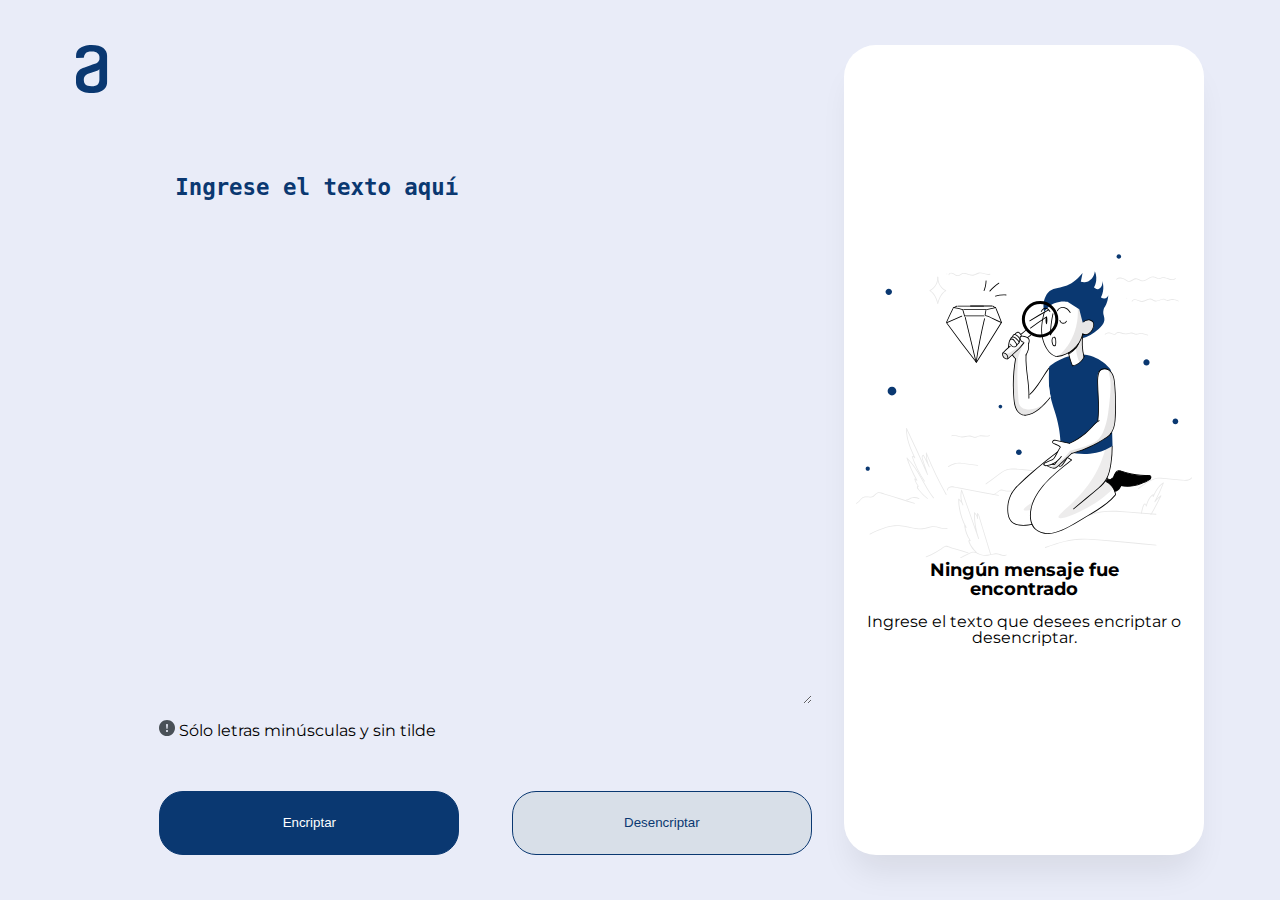
==== index.html @ 206e4d9e "estética de app desktop terminada" ====
<!DOCTYPE html>
<html>
    <head>
        <meta charset="UTF-8">
        <meta name="viewport" content="width=device-width">
        <title>Encriptador</title>
        <link rel="stylesheet" href="reset.css">
        <link rel="stylesheet" href="style.css">
        <link rel="preconnect" href="https://fonts.googleapis.com">
        <link rel="preconnect" href="https://fonts.gstatic.com" crossorigin>
        <link href="https://fonts.googleapis.com/css2?family=Montserrat&display=swap" rel="stylesheet">
    </head>

    <body>
        <section>
            <div class="input">
                
                <div class="logo">
                    <img src="imagenes/Logo.svg" alt="logo">
                </div>
        
                <div>
                    <textarea cols="70" rows="10" id="mensaje" class="input-texto"  required placeholder="Ingrese el texto aquí"></textarea>
                    <label for="mensaje"><img class="exclamacion" src="imagenes/Exclamacion.svg" alt="!"> Sólo letras minúsculas y sin tilde</label>
        
                    <fieldset>
                        <input type="submit" value="Encriptar" class="encriptar">
                        <input type="submit" value="Desencriptar" class="desencriptar">
                    </fieldset>
        
        
        
                </div>
            </div>
            
            <div class="output">
                <div>
                    <img src="imagenes/Muñeco.svg" alt="Muñeco">
                    <h1 class="alerta">Ningún mensaje fue encontrado<h1>
                    <p>Ingrese el texto que desees encriptar o desencriptar.</p>
                </div>
                
            </div>
        </section>

            


    </body>
</html>
---- style.css ----
body{
    font-family: 'Montserrat', sans-serif;
    font-size: 62,5%;

}

body section{
    display: flex;
    align-items: center;
    justify-content: center;
    height: 100vh;
    background-color: #E9ECF8;

}

.input{
    display: flex;
    flex-direction: column;
    height: 90%;
    width: 60%;

}

.logo{
    height: 14%;
    margin-left: 2rem;
}


.input div:nth-of-type(2){
    display: flex;
    flex-direction: column;
    margin-left: 15%;
    height: 86%;
    justify-content: end;
}

.input-texto{
    height: 80%;
    border: none;
    margin-bottom: 1rem;
    background-color: #E9ECF8;
    padding: 1rem;

}

.input-texto::placeholder{
    color: #0A3871;
    font-size: 1.4rem;
    font-weight: 700;
}

.input div fieldset{
    display: flex;
    justify-content: space-between;
    height: 10%;
    margin-top: 8%;
}

.encriptar{
    width: 46%;
    background-color: #0A3871;
    color: white;
    border: 1px solid #0A3871;
    border-radius: 24px;
}

.encriptar:hover{
    cursor: pointer;
    opacity: 0.8;
    transform: scale(1.02);
}

.desencriptar{
    width: 46%;
    color: #0A3871;
    border: 1px solid #0A3871;
    border-radius: 24px;
    background-color: #D8DFE8;
}

.desencriptar:hover{
    cursor: pointer;
    opacity: 0.8;
    transform: scale(1.02);
}

.output{
    display: flex;
    align-items: center;
    margin: 2rem;
    border-radius: 32px;
    height: 90%;
    background-color: white;
    box-shadow: 0px 24px 32px -8px rgba(0, 0, 0, 0.08);
    width: 360px;
        
}

.output div{
    text-align: center;
}

.alerta{
    font-weight: 700;
    font-size: 1.15rem;
    margin: 0 2rem 1rem 2rem;

}
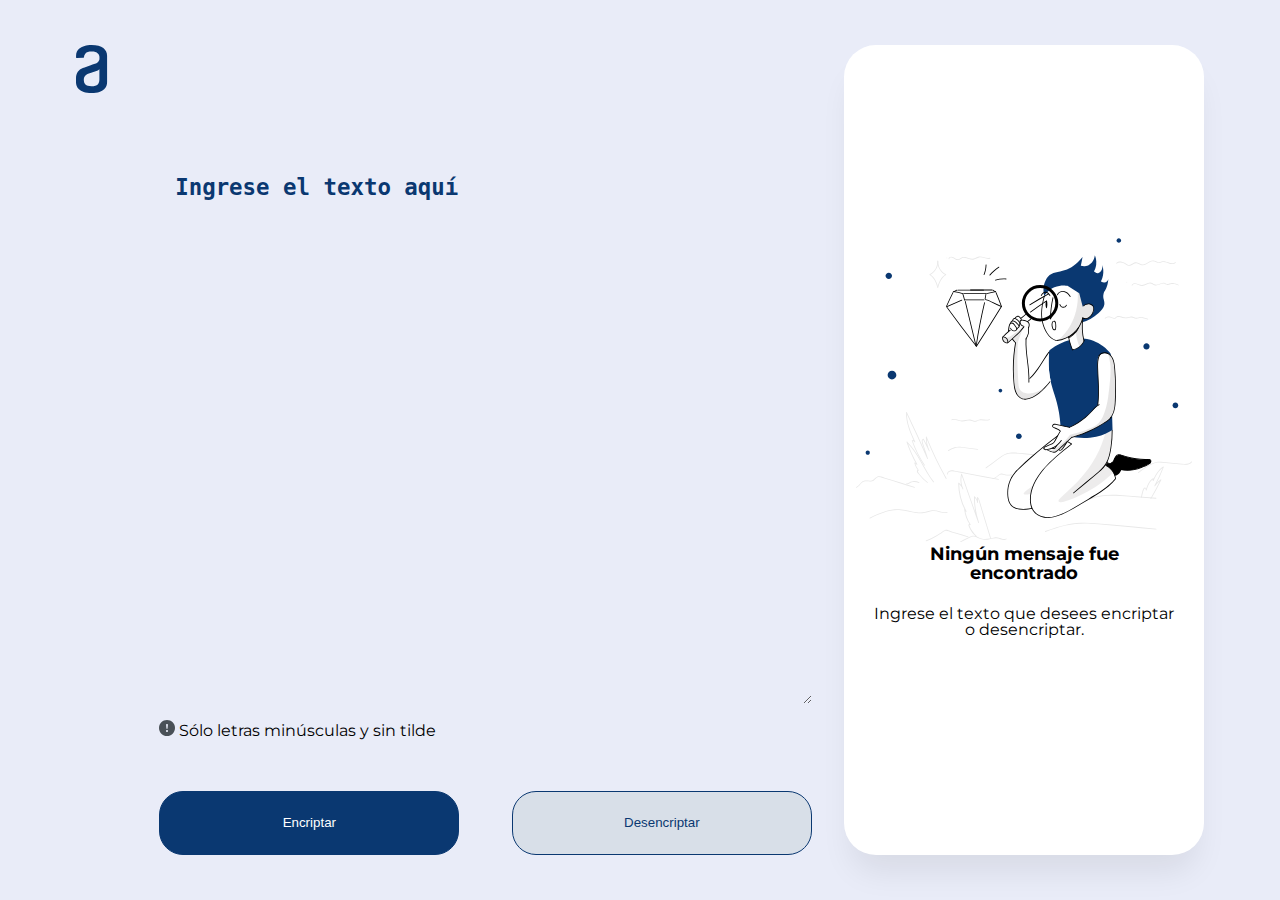
==== commit 77733253: "terminada función encriptar" ====
--- a/index.html
+++ b/index.html
@@ -1,50 +1,91 @@
 <!DOCTYPE html>
 <html>
-    <head>
-        <meta charset="UTF-8">
-        <meta name="viewport" content="width=device-width">
-        <title>Encriptador</title>
-        <link rel="stylesheet" href="reset.css">
-        <link rel="stylesheet" href="style.css">
-        <link rel="preconnect" href="https://fonts.googleapis.com">
-        <link rel="preconnect" href="https://fonts.gstatic.com" crossorigin>
-        <link href="https://fonts.googleapis.com/css2?family=Montserrat&display=swap" rel="stylesheet">
-    </head>
 
-    <body>
-        <section>
-            <div class="input">
-                
-                <div class="logo">
-                    <img src="imagenes/Logo.svg" alt="logo">
-                </div>
-        
-                <div>
-                    <textarea cols="70" rows="10" id="mensaje" class="input-texto"  required placeholder="Ingrese el texto aquí"></textarea>
-                    <label for="mensaje"><img class="exclamacion" src="imagenes/Exclamacion.svg" alt="!"> Sólo letras minúsculas y sin tilde</label>
-        
-                    <fieldset>
-                        <input type="submit" value="Encriptar" class="encriptar">
-                        <input type="submit" value="Desencriptar" class="desencriptar">
-                    </fieldset>
-        
-        
-        
-                </div>
+<head>
+    <meta charset="UTF-8">
+    <meta name="viewport" content="width=device-width">
+    <title>Encriptador</title>
+    <link rel="stylesheet" href="reset.css">
+    <link rel="stylesheet" href="style.css">
+    <link rel="preconnect" href="https://fonts.googleapis.com">
+    <link rel="preconnect" href="https://fonts.gstatic.com" crossorigin>
+    <link href="https://fonts.googleapis.com/css2?family=Montserrat&display=swap" rel="stylesheet">
+</head>
+
+<body>
+    <section>
+        <div class="input">
+            <div class="logo">
+                <img src="imagenes/Logo.svg" alt="logo">
             </div>
-            
-            <div class="output">
-                <div>
-                    <img src="imagenes/Muñeco.svg" alt="Muñeco">
-                    <h1 class="alerta">Ningún mensaje fue encontrado<h1>
-                    <p>Ingrese el texto que desees encriptar o desencriptar.</p>
-                </div>
-                
+
+            <div>
+                <textarea cols="70" rows="10" id="mensaje" class="input-texto" required
+                    placeholder="Ingrese el texto aquí"></textarea>
+                <label for="mensaje"><img class="exclamacion" src="imagenes/Exclamacion.svg" alt="!"> Sólo letras
+                    minúsculas y sin tilde</label>
+
+                <fieldset>
+                    <input type="submit" value="Encriptar" class="encriptar">
+                    <input type="submit" value="Desencriptar" class="desencriptar">
+                </fieldset>
             </div>
-        </section>
+        </div>
 
-            
+        <div id="output" class="output">
+            <div>
+                <img id="munheco" src="imagenes/Muñeco.svg" alt="Muñeco">
+                <h1 id="alerta" class="alerta">Ningún mensaje fue encontrado<h1>
+                <p id="textoEncriptado">Ingrese el texto que desees encriptar o desencriptar.</p>
+            </div>
+        </div>
+    </section>
+
+</body>
+
+</html>
+
+<script>
+    function encriptar() {
+        if (texto.value == "") {
+            alert("Ingrese un texto");
+        } else {
+            var textoEncriptado = "";
+            for (let i = 0; i < texto.value.length; i++) {
+                switch (texto.value.substring(i, i + 1)) {
+                    case "a":
+                        textoEncriptado += "ai";
+                        break;
+                    case "e":
+                        textoEncriptado += "enter";
+                        break;
+                    case "i":
+                        textoEncriptado += "imes";
+                        break;
+                    case "o":
+                        textoEncriptado += "ober";
+                        break;
+                    case "u":
+                        textoEncriptado += "ufat";
+                        break;
+                    default:
+                        textoEncriptado += texto.value.substring(i, i + 1);
+                        break;
+                }
+            }
+            document.getElementById('textoEncriptado').innerHTML = textoEncriptado;
+            document.getElementById('textoEncriptado').style.textAlign = 'left';
+            document.getElementById('output').style.alignItems = 'flex-start';
+            document.getElementById('munheco').style.display = 'none';
+            document.getElementById('alerta').style.display = 'none';
+        }
+
+    }
+
+    var botonEncriptar = document.querySelector(".encriptar");
+    botonEncriptar.onclick = encriptar;
+
+    var texto = document.querySelector("textarea");
 
 
-    </body>
-</html>+</script>--- a/style.css
+++ b/style.css
@@ -1,10 +1,10 @@
-body{
+body {
     font-family: 'Montserrat', sans-serif;
-    font-size: 62,5%;
+    font-size: 62, 5%;
 
 }
 
-body section{
+body section {
     display: flex;
     align-items: center;
     justify-content: center;
@@ -13,7 +13,7 @@
 
 }
 
-.input{
+.input {
     display: flex;
     flex-direction: column;
     height: 90%;
@@ -21,13 +21,13 @@
 
 }
 
-.logo{
+.logo {
     height: 14%;
     margin-left: 2rem;
 }
 
 
-.input div:nth-of-type(2){
+.input div:nth-of-type(2) {
     display: flex;
     flex-direction: column;
     margin-left: 15%;
@@ -35,29 +35,32 @@
     justify-content: end;
 }
 
-.input-texto{
+.input-texto {
     height: 80%;
     border: none;
     margin-bottom: 1rem;
     background-color: #E9ECF8;
     padding: 1rem;
+    color: #0A3871;
+    font-size: 1.4rem;
+    font-weight: 700;
 
 }
 
-.input-texto::placeholder{
+.input-texto::placeholder {
     color: #0A3871;
     font-size: 1.4rem;
     font-weight: 700;
 }
 
-.input div fieldset{
+.input div fieldset {
     display: flex;
     justify-content: space-between;
     height: 10%;
     margin-top: 8%;
 }
 
-.encriptar{
+.encriptar {
     width: 46%;
     background-color: #0A3871;
     color: white;
@@ -65,13 +68,13 @@
     border-radius: 24px;
 }
 
-.encriptar:hover{
+.encriptar:hover {
     cursor: pointer;
     opacity: 0.8;
     transform: scale(1.02);
 }
 
-.desencriptar{
+.desencriptar {
     width: 46%;
     color: #0A3871;
     border: 1px solid #0A3871;
@@ -79,13 +82,13 @@
     background-color: #D8DFE8;
 }
 
-.desencriptar:hover{
+.desencriptar:hover {
     cursor: pointer;
     opacity: 0.8;
     transform: scale(1.02);
 }
 
-.output{
+.output {
     display: flex;
     align-items: center;
     margin: 2rem;
@@ -94,16 +97,70 @@
     background-color: white;
     box-shadow: 0px 24px 32px -8px rgba(0, 0, 0, 0.08);
     width: 360px;
-        
+
 }
 
-.output div{
+.output div {
     text-align: center;
 }
 
-.alerta{
+.alerta {
     font-weight: 700;
     font-size: 1.15rem;
     margin: 0 2rem 1rem 2rem;
+}
+
+.output div p {
+    margin: 1.5rem;
+}
+
+@media screen and (max-width:860px) {
+    body section {
+        flex-direction: column;
+
+    }
+
+    .input {
+        width: 90%;
+        margin-top: 7%;
+    }
+
+    .logo {
+        margin-left: 0;
+    }
+
+    .input div:nth-of-type(2) {
+        margin-left: 0;
+    }
+
+    .output {
+        width: 90%;
+        height: 20%;
+    }
+
+    .output div {
+        width: 100%;
+    }
+
+    .output div img {
+        display: none;
+    }
+}
+
+@media screen and (max-width:420px) {
+    .input div fieldset {
+        flex-direction: column;
+        height: 30%;
+    }
+
+    .encriptar {
+        width: 100%;
+        height: 45%;
+    }
+
+    .desencriptar {
+        width: 100%;
+        height: 45%;
+    }
 
 }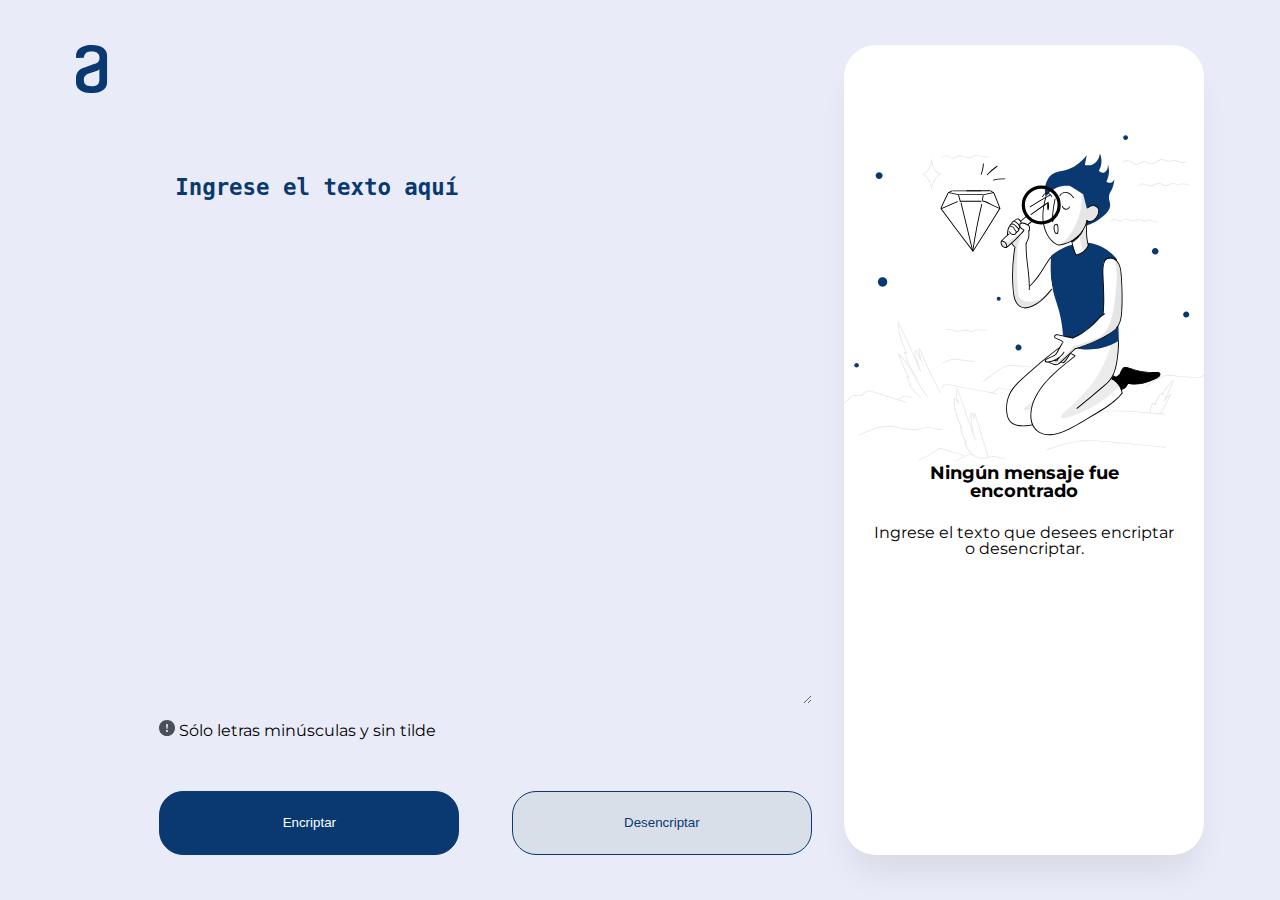
==== commit eedf1e56: "terminada función copiar" ====
--- a/index.html
+++ b/index.html
@@ -36,8 +36,9 @@
             <div>
                 <img id="munheco" src="imagenes/Muñeco.svg" alt="Muñeco">
                 <h1 id="alerta" class="alerta">Ningún mensaje fue encontrado<h1>
-                <p id="textoEncriptado">Ingrese el texto que desees encriptar o desencriptar.</p>
+                        <p id="textoEncriptado">Ingrese el texto que desees encriptar o desencriptar.</p>
             </div>
+            <input type="submit" value="Copiar" id="copiar" class="copiar">
         </div>
     </section>
 
@@ -46,46 +47,136 @@
 </html>
 
 <script>
+
+    function mostrarTexto() {
+        document.getElementById('textoEncriptado').style.textAlign = 'left';
+        document.getElementById('munheco').style.display = 'none';
+        document.getElementById('alerta').style.display = 'none';
+        document.getElementById('copiar').style.display = 'block';
+    }
+
+    function comprobarTexto(i) {
+        var j = i.toLowerCase();
+        if (j == "á" || j == "é" || j == "í" || j == "ó" || j == "ú" || i != j) {
+            alert("Sin tildes ni mayúsculas por favor");
+            return false;
+        }
+        return true;
+    }
+
     function encriptar() {
+        var j = true;
+        textoEncriptado = "";
         if (texto.value == "") {
             alert("Ingrese un texto");
         } else {
-            var textoEncriptado = "";
             for (let i = 0; i < texto.value.length; i++) {
-                switch (texto.value.substring(i, i + 1)) {
-                    case "a":
-                        textoEncriptado += "ai";
-                        break;
-                    case "e":
-                        textoEncriptado += "enter";
-                        break;
-                    case "i":
-                        textoEncriptado += "imes";
-                        break;
-                    case "o":
-                        textoEncriptado += "ober";
-                        break;
-                    case "u":
-                        textoEncriptado += "ufat";
-                        break;
-                    default:
-                        textoEncriptado += texto.value.substring(i, i + 1);
-                        break;
+                if (comprobarTexto(texto.value.substring(i, i + 1))) {
+                    switch (texto.value.substring(i, i + 1)) {
+                        case "a":
+                            textoEncriptado += "ai";
+                            break;
+                        case "e":
+                            textoEncriptado += "enter";
+                            break;
+                        case "i":
+                            textoEncriptado += "imes";
+                            break;
+                        case "o":
+                            textoEncriptado += "ober";
+                            break;
+                        case "u":
+                            textoEncriptado += "ufat";
+                            break;
+                        default:
+                            textoEncriptado += texto.value.substring(i, i + 1);
+                            break;
+                    }
+                } else {
+                    j = false;
+                    break;
                 }
             }
-            document.getElementById('textoEncriptado').innerHTML = textoEncriptado;
-            document.getElementById('textoEncriptado').style.textAlign = 'left';
-            document.getElementById('output').style.alignItems = 'flex-start';
-            document.getElementById('munheco').style.display = 'none';
-            document.getElementById('alerta').style.display = 'none';
+            if (j) {
+                document.getElementById('textoEncriptado').innerHTML = textoEncriptado;
+                mostrarTexto();
+            }
         }
+    }
 
+    function desencriptar() {
+        var j = true;
+        textoEncriptado = "";
+        if (texto.value == "") {
+            alert("Ingrese un texto");
+        } else {
+            for (let i = 0; i < texto.value.length; i++) {
+                if (comprobarTexto(texto.value.substring(i, i + 1))) {
+                    if (texto.value.substring(i, i + 2) == "ai") {
+                        textoEncriptado += "a";
+                        i = i + 1;
+                    } else if (texto.value.substring(i, i + 5) == "enter") {
+                        textoEncriptado += "e";
+                        i = i + 4;
+                    } else if (texto.value.substring(i, i + 4) == "imes") {
+                        textoEncriptado += "i";
+                        i = i + 3;
+                    } else if (texto.value.substring(i, i + 4) == "ober") {
+                        textoEncriptado += "o";
+                        i = i + 3;
+                    } else if (texto.value.substring(i, i + 4) == "ufat") {
+                        textoEncriptado += "u";
+                        i = i + 3;
+                    } else {
+                        textoEncriptado += texto.value.substring(i, i + 1);
+                    }
+                } else {
+                    j = false;
+                    break;
+                }
+            }
+            if (j) {
+                document.getElementById('textoEncriptado').innerHTML = textoEncriptado;
+                mostrarTexto();
+            }
+        }
     }
+
+    function seleccionaTexto(element) {
+        var doc = document,
+            text = doc.getElementById(element),
+            range,
+            selection;
+        if (doc.body.createTextRange) { //ms
+            range = doc.body.createTextRange();
+            range.moveToElementText(text);
+            range.select();
+        } else if (window.getSelection) { //all others
+            selection = window.getSelection();
+            range = doc.createRange();
+            range.selectNodeContents(text);
+            selection.removeAllRanges();
+            selection.addRange(range);
+        }
+    }
+
+    function copiarTexto() {
+        seleccionaTexto('textoEncriptado');
+        document.execCommand('copy');
+    }
+
+    var textoEncriptado;
 
     var botonEncriptar = document.querySelector(".encriptar");
     botonEncriptar.onclick = encriptar;
 
+    var botonDesencriptar = document.querySelector(".desencriptar");
+    botonDesencriptar.onclick = desencriptar;
+
     var texto = document.querySelector("textarea");
+
+    var botonCopiar = document.querySelector(".copiar");
+    botonCopiar.onclick = copiarTexto;
 
 
 </script>--- a/style.css
+++ b/style.css
@@ -1,7 +1,5 @@
 body {
     font-family: 'Montserrat', sans-serif;
-    font-size: 62, 5%;
-
 }
 
 body section {
@@ -74,6 +72,10 @@
     transform: scale(1.02);
 }
 
+.encriptar:active{
+    transform: scale(1.00);
+}
+
 .desencriptar {
     width: 46%;
     color: #0A3871;
@@ -88,9 +90,16 @@
     transform: scale(1.02);
 }
 
+.desencriptar:active{
+    transform: scale(1.00);
+}
+
+
 .output {
     display: flex;
-    align-items: center;
+    flex-direction: column;
+    text-align: center;
+    justify-content: space-between;
     margin: 2rem;
     border-radius: 32px;
     height: 90%;
@@ -104,6 +113,11 @@
     text-align: center;
 }
 
+.output div img{
+    width: 100%;
+    margin-top: 25%;
+}
+
 .alerta {
     font-weight: 700;
     font-size: 1.15rem;
@@ -114,6 +128,34 @@
     margin: 1.5rem;
 }
 
+.output div p::moz-selection {
+    background-color: #E9ECF8;
+}
+
+.output div p::selection {
+    background-color: #E9ECF8;
+}
+
+.copiar{
+    margin: 2rem;
+    border-radius: 1rem;
+    height: 3rem;
+    display: none;
+    color: #0A3871;
+    border: 1px solid #0A3871;
+    border-radius: 24px;
+}
+
+.copiar:hover{
+    cursor: pointer;
+    opacity: 0.8;
+    transform: scale(1.02);
+}
+
+.copiar:active{
+    transform: scale(1.00);
+}
+
 @media screen and (max-width:860px) {
     body section {
         flex-direction: column;
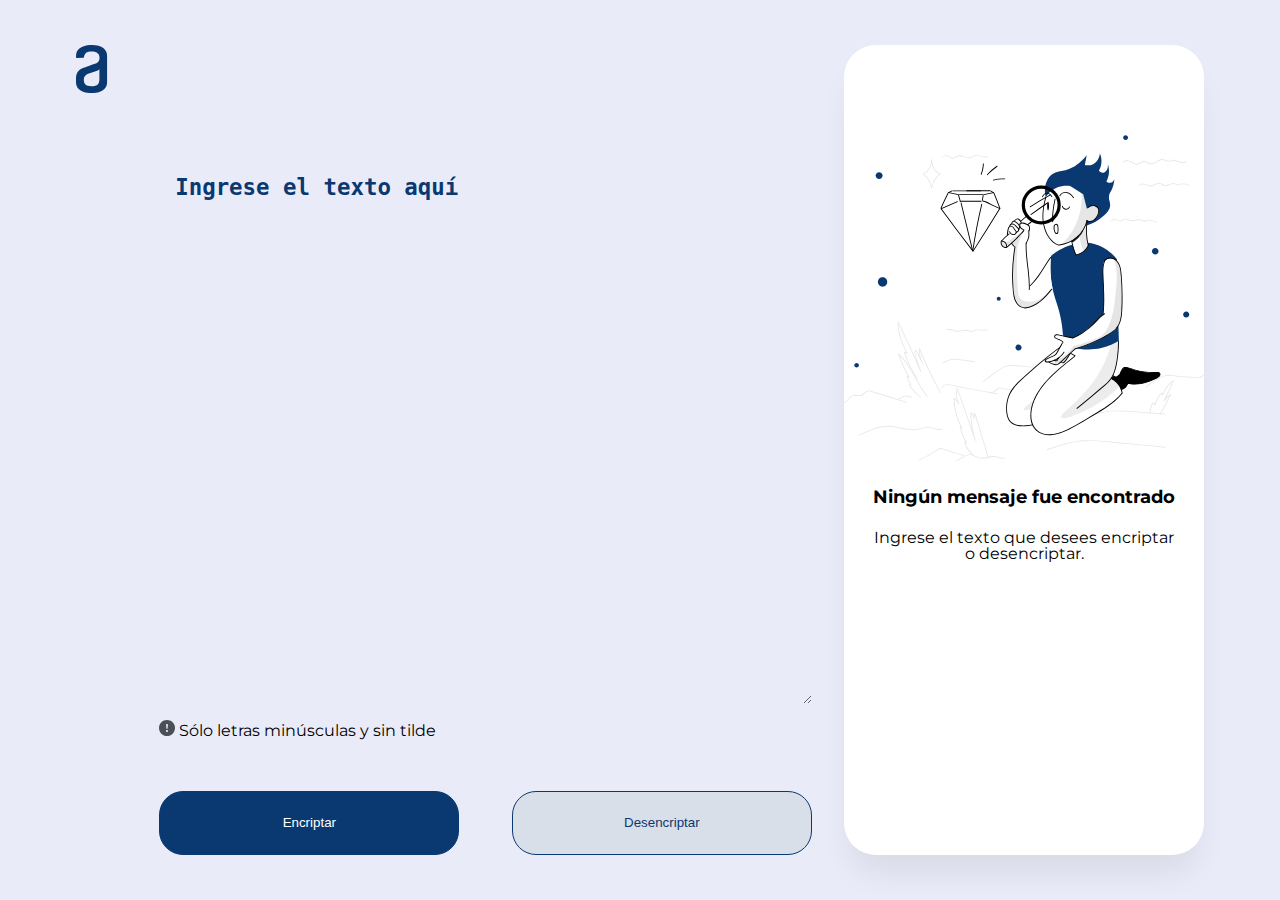
==== commit be3b8a10: "un poco más responsivo" ====
--- a/index.html
+++ b/index.html
@@ -56,12 +56,11 @@
     }
 
     function comprobarTexto(i) {
-        var j = i.toLowerCase();
-        if (j == "á" || j == "é" || j == "í" || j == "ó" || j == "ú" || i != j) {
-            alert("Sin tildes ni mayúsculas por favor");
-            return false;
+        if (i.charCodeAt()>96&&i.charCodeAt()<123||i.charCodeAt()==46||i.charCodeAt()==10||i.charCodeAt()==32||i.charCodeAt()==44||i.charCodeAt()>47&&i.charCodeAt()<58) {
+            return true;
         }
-        return true;
+        alert("No usar: tildes, mayúsculas, caracteres especiales");
+        return false;
     }
 
     function encriptar() {
--- a/style.css
+++ b/style.css
@@ -72,7 +72,7 @@
     transform: scale(1.02);
 }
 
-.encriptar:active{
+.encriptar:active {
     transform: scale(1.00);
 }
 
@@ -90,7 +90,7 @@
     transform: scale(1.02);
 }
 
-.desencriptar:active{
+.desencriptar:active {
     transform: scale(1.00);
 }
 
@@ -113,7 +113,7 @@
     text-align: center;
 }
 
-.output div img{
+.output div img {
     width: 100%;
     margin-top: 25%;
 }
@@ -121,11 +121,17 @@
 .alerta {
     font-weight: 700;
     font-size: 1.15rem;
-    margin: 0 2rem 1rem 2rem;
+    margin: 1.5rem 1.5rem 1rem 1.5rem;
 }
 
 .output div p {
-    margin: 1.5rem;
+    margin: 1.5rem 1.5rem 1rem 1.5rem;
+    overflow: auto;
+}
+
+.output div p::-webkit-scrollbar {
+    -webkit-appearance: none;
+    width: 0px;
 }
 
 .output div p::moz-selection {
@@ -136,27 +142,28 @@
     background-color: #E9ECF8;
 }
 
-.copiar{
-    margin: 2rem;
+.copiar {
+    margin: 0 1.5rem 1.5rem 1.5rem;
     border-radius: 1rem;
     height: 3rem;
+    min-height: 2.5rem;
     display: none;
     color: #0A3871;
     border: 1px solid #0A3871;
     border-radius: 24px;
 }
 
-.copiar:hover{
+.copiar:hover {
     cursor: pointer;
     opacity: 0.8;
     transform: scale(1.02);
 }
 
-.copiar:active{
+.copiar:active {
     transform: scale(1.00);
 }
 
-@media screen and (max-width:860px) {
+@media screen and (max-width:960px) {
     body section {
         flex-direction: column;
 
@@ -189,7 +196,7 @@
     }
 }
 
-@media screen and (max-width:420px) {
+@media screen and (max-:420px) {
     .input div fieldset {
         flex-direction: column;
         height: 30%;
@@ -205,4 +212,11 @@
         height: 45%;
     }
 
+    .textoEncriptado {
+        max-height: 5rem;
+    }
+
+    .output div p {
+        max-height: 5rem;
+    }
 }